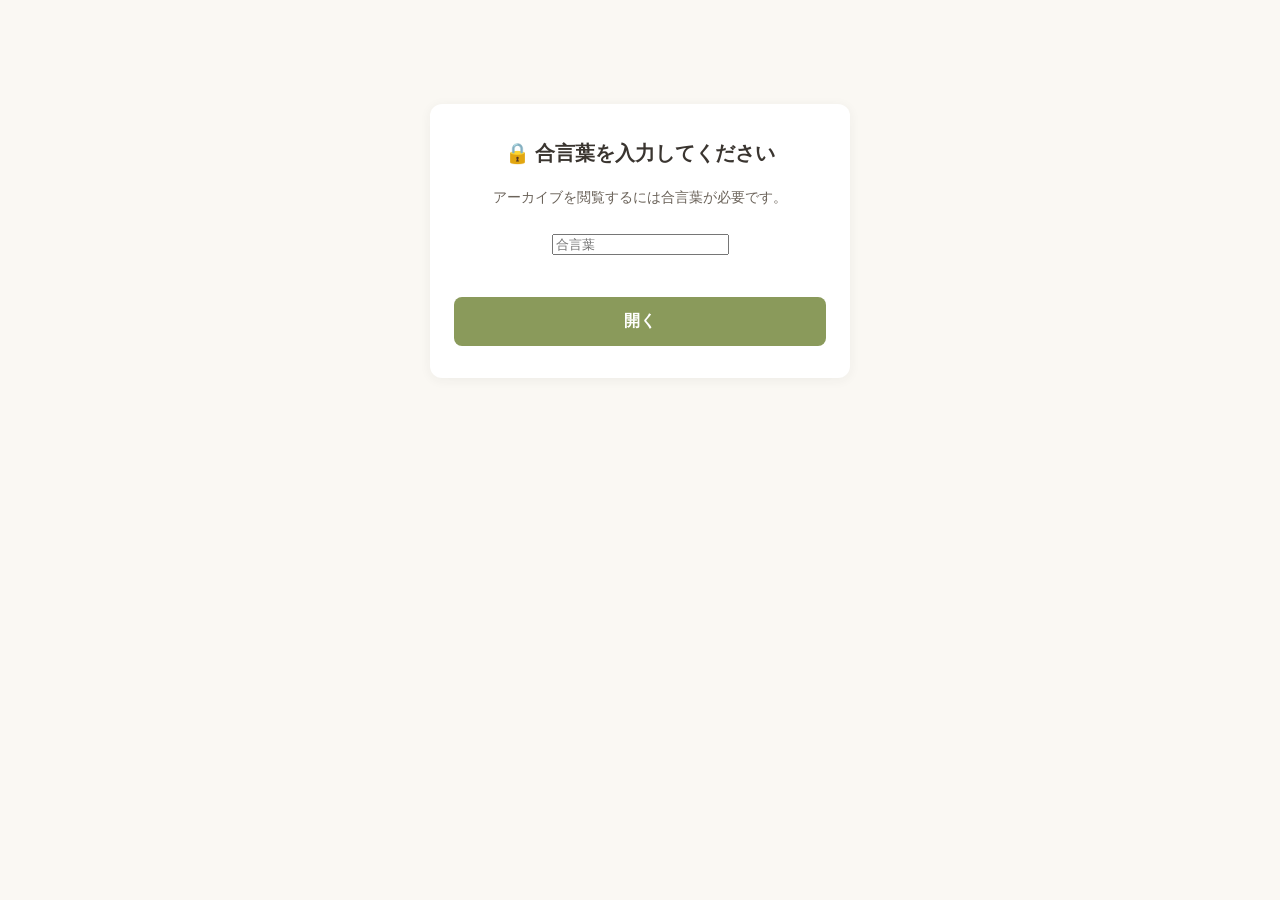
==== archive/index.html @ 8af5273f "Add files via upload" ====
<!DOCTYPE html>
<html lang="ja">
<head>
<meta charset="UTF-8">
<meta name="viewport" content="width=device-width, initial-scale=1.0">
<meta name="robots" content="noindex, nofollow">
<title>オーガニックQ&Aひろば｜アーカイブ</title>
<link rel="stylesheet" href="../assets/style.css">
</head>
<body>

<!-- 鍵画面 -->
<main id="lockScreen" class="container">
  <div class="lock">
    <h1>🔒 合言葉を入力してください</h1>
    <p>アーカイブを閲覧するには合言葉が必要です。</p>
    <form id="lockForm">
      <input type="password" id="passwordInput" placeholder="合言葉" autocomplete="current-password" required>
      <p id="lockStatus" class="status" role="status" aria-live="polite"></p>
      <button type="submit" class="btn-primary">開く</button>
    </form>
  </div>
</main>

<!-- アーカイブ本体 -->
<main id="archiveScreen" class="container hidden">
  <header class="hero">
    <h1>オーガニックQ&Aひろば</h1>
    <p class="lead">これまでの質問と回答</p>
  </header>

  <div class="toolbar">
    <input type="search" id="searchInput" placeholder="🔍 キーワードで検索">
    <div class="toolbar-row">
      <select id="categoryFilter">
        <option value="">すべてのカテゴリ</option>
        <option value="メールレッスンの内容について">メールレッスンの内容について</option>
        <option value="オーガニックの基礎知識">オーガニックの基礎知識</option>
        <option value="お客様への説明で困ったこと">お客様への説明で困ったこと</option>
        <option value="売場・商品について">売場・商品について</option>
        <option value="その他">その他</option>
      </select>
      <select id="sortOrder">
        <option value="desc">新しい順</option>
        <option value="asc">古い順</option>
      </select>
    </div>
    <label class="draft-toggle">
      <input type="checkbox" id="showDrafts">
      <span>未公開の下書きも表示（管理用）</span>
    </label>
  </div>

  <ul id="qaList" class="qa-list"></ul>
  <div id="emptyState" class="empty-state hidden">該当するQ&Aがありません。</div>
</main>

<script src="../assets/config.js"></script>
<script src="../assets/archive.js"></script>
</body>
</html>
---- assets/style.css ----
:root {
  --bg: #faf8f3;
  --card: #ffffff;
  --ink: #3a3530;
  --ink-soft: #6b635a;
  --accent: #8a9a5b;
  --accent-dark: #6b7a44;
  --line: #e8e3d8;
  --warn: #c47a3a;
  --shadow: 0 2px 12px rgba(58, 53, 48, 0.06);
  --radius: 12px;
}

* { box-sizing: border-box; }

html, body {
  margin: 0;
  padding: 0;
  background: var(--bg);
  color: var(--ink);
  font-family: -apple-system, BlinkMacSystemFont, "Hiragino Sans", "Yu Gothic", "Meiryo", sans-serif;
  font-size: 16px;
  line-height: 1.7;
  -webkit-text-size-adjust: 100%;
}

.container {
  max-width: 720px;
  margin: 0 auto;
  padding: 24px 20px 60px;
}

.hero {
  text-align: center;
  padding: 32px 0 24px;
  border-bottom: 1px solid var(--line);
  margin-bottom: 24px;
}

.hero h1 {
  font-size: 26px;
  margin: 0 0 8px;
  font-weight: 600;
  letter-spacing: 0.02em;
}

.hero .lead {
  margin: 0;
  color: var(--ink-soft);
  font-size: 15px;
}

.notice {
  background: var(--card);
  border-left: 3px solid var(--accent);
  border-radius: var(--radius);
  padding: 18px 20px;
  margin-bottom: 28px;
  box-shadow: var(--shadow);
}

.notice h2 {
  font-size: 15px;
  margin: 0 0 10px;
  color: var(--accent-dark);
}

.notice ul {
  margin: 0;
  padding-left: 20px;
  font-size: 14px;
  color: var(--ink-soft);
}

.notice li { margin-bottom: 4px; }

.notice-vacation {
  border-left-color: var(--warn);
  background: #fdf7ee;
}

.notice-vacation h2 { color: var(--warn); }

.notice-vacation p {
  margin: 0 0 10px;
  font-size: 14px;
  color: var(--ink-soft);
}

.notice-footnote {
  margin: 10px 0 0 !important;
  font-size: 12px !important;
  color: var(--ink-soft);
}

.form {
  background: var(--card);
  padding: 24px 20px;
  border-radius: var(--radius);
  box-shadow: var(--shadow);
}

.field {
  display: block;
  margin-bottom: 20px;
}

.field .label {
  display: block;
  font-size: 14px;
  font-weight: 600;
  margin-bottom: 6px;
  color: var(--ink);
}

.field em {
  font-style: normal;
  font-weight: 400;
  color: var(--ink-soft);
  font-size: 12px;
  margin-left: 4px;
}

.field input[type="text"],
.field select,
.field textarea {
  width: 100%;
  padding: 12px 14px;
  border: 1px solid var(--line);
  border-radius: 8px;
  font-size: 16px;
  font-family: inherit;
  background: #fcfaf5;
  color: var(--ink);
  transition: border-color 0.15s;
}

.field input[type="text"]:focus,
.field select:focus,
.field textarea:focus {
  outline: none;
  border-color: var(--accent);
  background: #fff;
}

.field textarea { resize: vertical; min-height: 140px; }

.btn-primary,
.btn-secondary {
  display: block;
  width: 100%;
  padding: 14px;
  border: none;
  border-radius: 8px;
  font-size: 16px;
  font-weight: 600;
  font-family: inherit;
  cursor: pointer;
  transition: background 0.15s, transform 0.05s;
}

.btn-primary {
  background: var(--accent);
  color: #fff;
}

.btn-primary:hover { background: var(--accent-dark); }
.btn-primary:active { transform: translateY(1px); }
.btn-primary:disabled { background: #b8b8b0; cursor: not-allowed; }

.btn-secondary {
  background: #fff;
  color: var(--accent-dark);
  border: 1px solid var(--accent);
  margin-top: 16px;
}

.btn-secondary:hover { background: #f5f3ec; }

.status {
  margin: 14px 0 0;
  font-size: 14px;
  text-align: center;
  min-height: 20px;
}

.status.error { color: var(--warn); }
.status.loading { color: var(--ink-soft); }

.thanks {
  background: var(--card);
  padding: 32px 20px;
  border-radius: var(--radius);
  box-shadow: var(--shadow);
  text-align: center;
}

.thanks h2 {
  color: var(--accent-dark);
  margin-top: 0;
  font-size: 20px;
}

.thanks p { color: var(--ink-soft); }

.hidden { display: none; }

/* Archive specific */
.lock {
  max-width: 420px;
  margin: 80px auto 0;
  background: var(--card);
  padding: 32px 24px;
  border-radius: var(--radius);
  box-shadow: var(--shadow);
  text-align: center;
}

.lock h1 { font-size: 20px; margin: 0 0 16px; }
.lock p { color: var(--ink-soft); font-size: 14px; margin: 0 0 20px; }

.toolbar {
  background: var(--card);
  padding: 14px 16px;
  border-radius: var(--radius);
  margin-bottom: 20px;
  box-shadow: var(--shadow);
  display: flex;
  flex-direction: column;
  gap: 10px;
}

.toolbar input,
.toolbar select {
  width: 100%;
  padding: 10px 12px;
  border: 1px solid var(--line);
  border-radius: 8px;
  font-size: 15px;
  background: #fcfaf5;
  font-family: inherit;
}

.toolbar input:focus,
.toolbar select:focus {
  outline: none;
  border-color: var(--accent);
  background: #fff;
}

.toolbar-row {
  display: flex;
  gap: 8px;
}

.toolbar-row select { flex: 1; }

.qa-list { list-style: none; padding: 0; margin: 0; }

.qa-item {
  background: var(--card);
  border-radius: var(--radius);
  margin-bottom: 12px;
  box-shadow: var(--shadow);
  overflow: hidden;
}

.qa-summary {
  padding: 16px 18px;
  cursor: pointer;
  list-style: none;
  display: block;
}

.qa-summary::-webkit-details-marker { display: none; }

.qa-meta {
  display: flex;
  align-items: center;
  gap: 8px;
  margin-bottom: 6px;
  font-size: 12px;
  flex-wrap: wrap;
}

.qa-date { color: var(--ink-soft); }

.qa-badge {
  background: #f0eee5;
  color: var(--accent-dark);
  padding: 2px 10px;
  border-radius: 12px;
  font-weight: 500;
}

.qa-badge.draft {
  background: #fceee0;
  color: var(--warn);
}

.qa-question {
  font-size: 15px;
  font-weight: 500;
  line-height: 1.6;
  color: var(--ink);
}

.qa-answer {
  padding: 0 18px 18px;
  border-top: 1px solid var(--line);
  margin-top: 8px;
  padding-top: 14px;
  color: var(--ink);
  font-size: 15px;
  white-space: pre-wrap;
  line-height: 1.8;
}

.qa-answer.empty {
  color: var(--ink-soft);
  font-style: italic;
}

.empty-state {
  text-align: center;
  padding: 60px 20px;
  color: var(--ink-soft);
}

.draft-toggle {
  display: flex;
  align-items: center;
  gap: 6px;
  font-size: 13px;
  color: var(--ink-soft);
  cursor: pointer;
  user-select: none;
}

.draft-toggle input { width: auto; margin: 0; }

@media (min-width: 600px) {
  .toolbar { flex-direction: row; align-items: center; }
  .toolbar input { flex: 2; }
  .toolbar-row { flex: 1; }
}
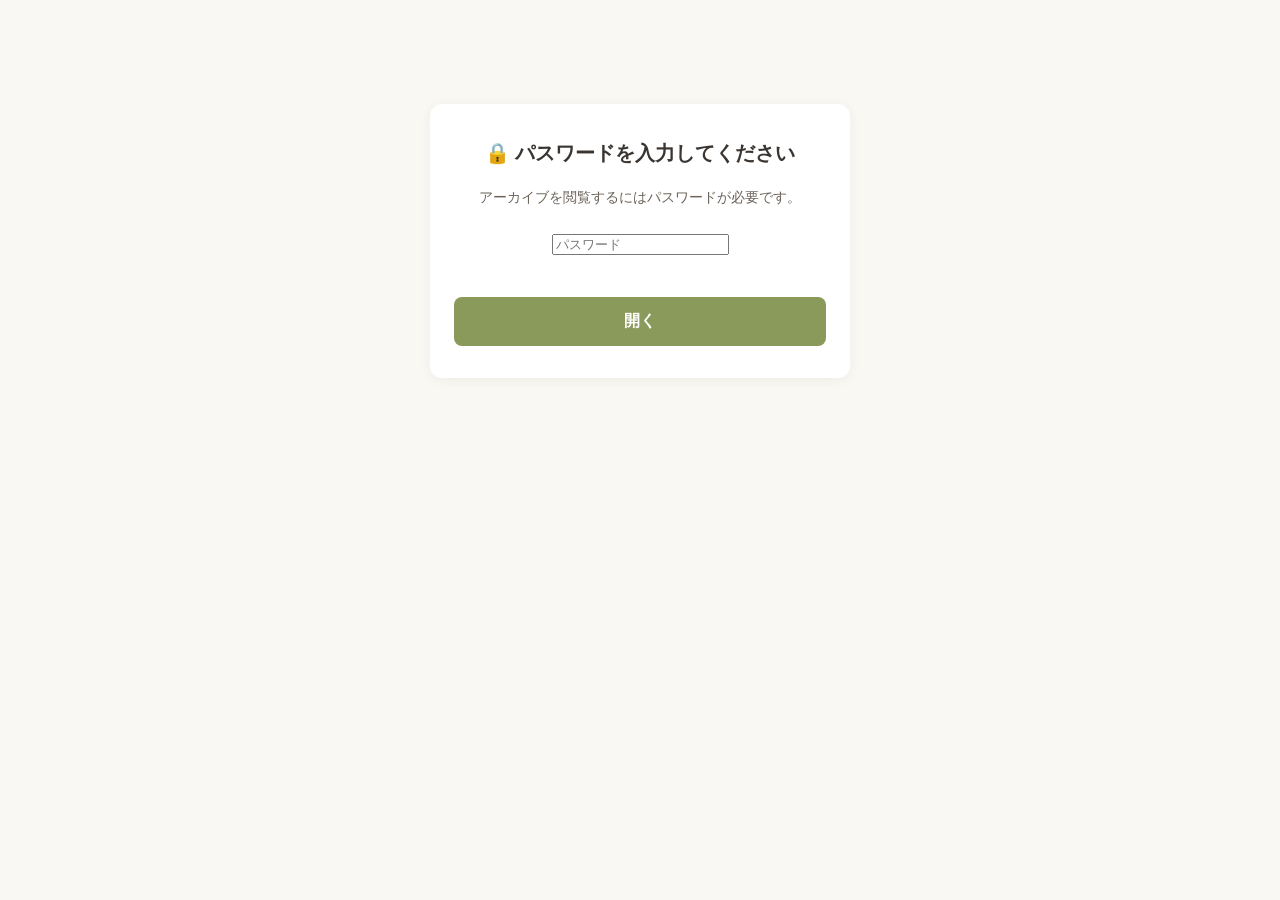
==== commit dd060e81: "アーカイブの「合言葉」表記を「パスワード」に統一 Co-Authored-By: Claude Opus 4.8 <noreply@anthropic.com>" ====
--- a/archive/index.html
+++ b/archive/index.html
@@ -12,10 +12,10 @@
 <!-- 鍵画面 -->
 <main id="lockScreen" class="container">
   <div class="lock">
-    <h1>🔒 合言葉を入力してください</h1>
-    <p>アーカイブを閲覧するには合言葉が必要です。</p>
+    <h1>🔒 パスワードを入力してください</h1>
+    <p>アーカイブを閲覧するにはパスワードが必要です。</p>
     <form id="lockForm">
-      <input type="password" id="passwordInput" placeholder="合言葉" autocomplete="current-password" required>
+      <input type="password" id="passwordInput" placeholder="パスワード" autocomplete="current-password" required>
       <p id="lockStatus" class="status" role="status" aria-live="polite"></p>
       <button type="submit" class="btn-primary">開く</button>
     </form>
--- a/assets/style.css
+++ b/assets/style.css
@@ -257,28 +257,67 @@
 
 .qa-list { list-style: none; padding: 0; margin: 0; }
 
+.qa-category {
+  margin-bottom: 24px;
+}
+
+.qa-category-header {
+  width: 100%;
+  display: flex;
+  align-items: center;
+  gap: 10px;
+  padding: 14px 18px;
+  background: var(--accent);
+  color: #fff;
+  border: none;
+  border-radius: var(--radius);
+  font-size: 16px;
+  font-weight: 600;
+  font-family: inherit;
+  cursor: pointer;
+  box-shadow: var(--shadow);
+  text-align: left;
+}
+
+.qa-category-header:hover { background: var(--accent-dark); }
+
+.qa-category-title { flex: 1; }
+
+.qa-category-count {
+  font-size: 13px;
+  font-weight: 500;
+  background: rgba(255, 255, 255, 0.25);
+  padding: 2px 10px;
+  border-radius: 12px;
+}
+
+.qa-category-chevron {
+  font-size: 12px;
+  opacity: 0.85;
+  transition: transform 0.15s;
+}
+
+.qa-category-body {
+  padding: 12px 0 0;
+  display: flex;
+  flex-direction: column;
+  gap: 12px;
+}
+
+.qa-category-body.collapsed { display: none; }
+
 .qa-item {
   background: var(--card);
   border-radius: var(--radius);
-  margin-bottom: 12px;
-  box-shadow: var(--shadow);
-  overflow: hidden;
-}
-
-.qa-summary {
+  box-shadow: var(--shadow);
   padding: 16px 18px;
-  cursor: pointer;
-  list-style: none;
-  display: block;
-}
-
-.qa-summary::-webkit-details-marker { display: none; }
+}
 
 .qa-meta {
   display: flex;
   align-items: center;
   gap: 8px;
-  margin-bottom: 6px;
+  margin-bottom: 8px;
   font-size: 12px;
   flex-wrap: wrap;
 }
@@ -300,16 +339,27 @@
 
 .qa-question {
   font-size: 15px;
-  font-weight: 500;
+  font-weight: 600;
   line-height: 1.6;
   color: var(--ink);
+  margin-bottom: 12px;
+}
+
+.qa-answer-wrap {
+  background: #f7f5ec;
+  border-left: 3px solid var(--accent);
+  border-radius: 8px;
+  padding: 12px 14px;
+}
+
+.qa-answer-label {
+  font-size: 13px;
+  font-weight: 600;
+  color: var(--accent-dark);
+  margin-bottom: 6px;
 }
 
 .qa-answer {
-  padding: 0 18px 18px;
-  border-top: 1px solid var(--line);
-  margin-top: 8px;
-  padding-top: 14px;
   color: var(--ink);
   font-size: 15px;
   white-space: pre-wrap;
@@ -319,7 +369,26 @@
 .qa-answer.empty {
   color: var(--ink-soft);
   font-style: italic;
-}
+  background: none;
+  padding: 0;
+  border: none;
+}
+
+.qa-readmore {
+  display: inline-block;
+  margin-top: 8px;
+  padding: 6px 14px;
+  background: #fff;
+  border: 1px solid var(--accent);
+  color: var(--accent-dark);
+  border-radius: 16px;
+  font-size: 13px;
+  font-weight: 500;
+  font-family: inherit;
+  cursor: pointer;
+}
+
+.qa-readmore:hover { background: var(--accent); color: #fff; }
 
 .empty-state {
   text-align: center;
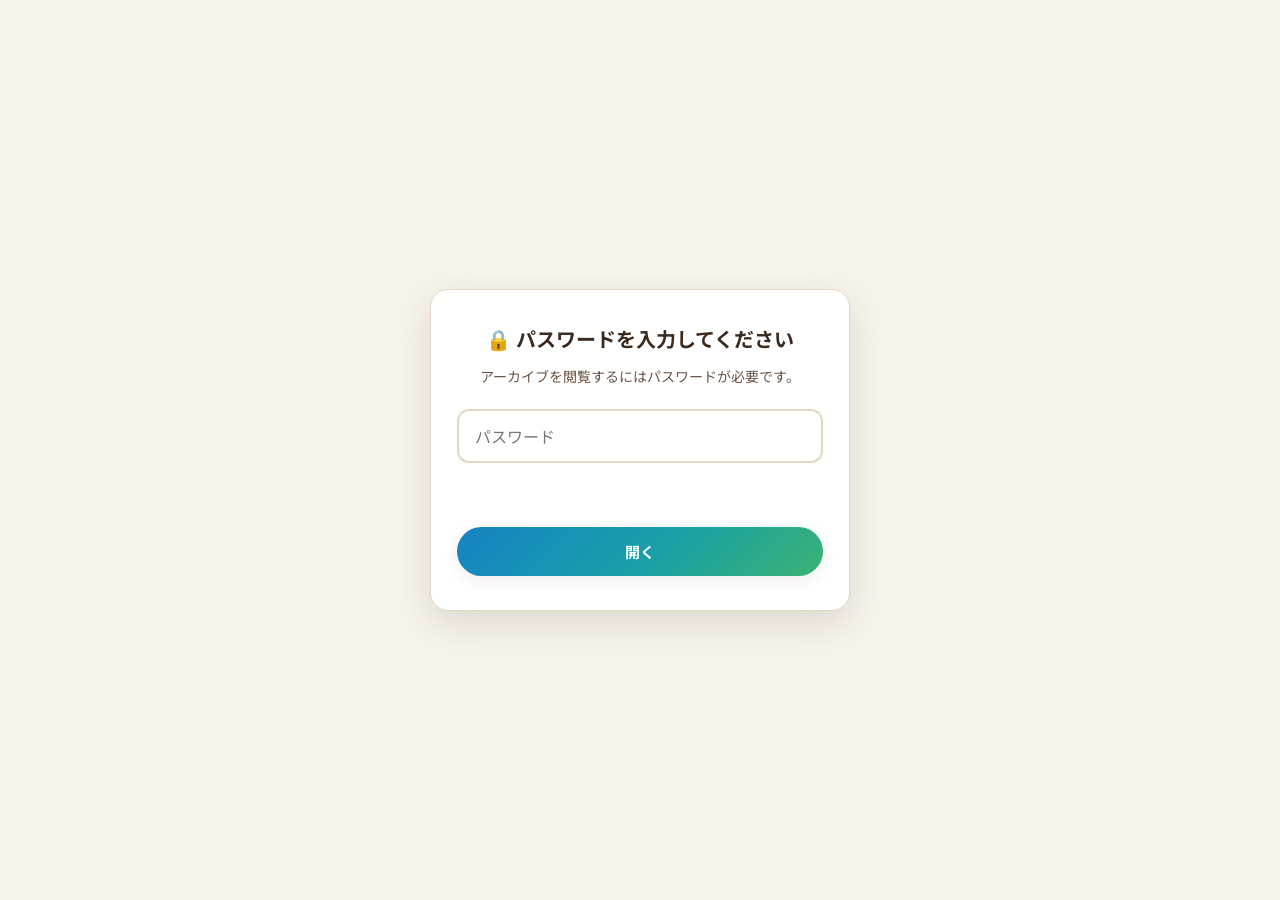
==== commit 51044506: "Q&Aひろば 質問フォーム/アーカイブを受講生QAデザインに刷新 Co-Authored-By: Claude Opus 4.8 <noreply@anthropic.com>" ====
--- a/archive/index.html
+++ b/archive/index.html
@@ -2,58 +2,162 @@
 <html lang="ja">
 <head>
 <meta charset="UTF-8">
-<meta name="viewport" content="width=device-width, initial-scale=1.0">
+<meta name="viewport" content="width=device-width, initial-scale=1.0, viewport-fit=cover">
 <meta name="robots" content="noindex, nofollow">
 <title>オーガニックQ&Aひろば｜アーカイブ</title>
-<link rel="stylesheet" href="../assets/style.css">
+<meta name="theme-color" content="#1583c4">
+<link rel="preconnect" href="https://fonts.googleapis.com">
+<link rel="preconnect" href="https://fonts.gstatic.com" crossorigin>
+<link href="https://fonts.googleapis.com/css2?family=Noto+Sans+JP:wght@400;500;700&family=Noto+Serif+JP:wght@600;700&display=swap" rel="stylesheet">
+<style>
+  :root{
+    --blue:#1583c4; --blue-dark:#0f6ba3;
+    --cream:#f7f4ec; --card:#fff;
+    --brown:#3d2a1e; --brown-mid:#6b5544; --brown-soft:#8a7565;
+    --tan:#b89a6f; --tan-line:#e3d8c4; --orange:#e8743c;
+    --shadow:0 4px 18px rgba(61,42,30,.08); --shadow-lg:0 12px 36px rgba(61,42,30,.14);
+  }
+  *{box-sizing:border-box;margin:0;padding:0}
+  body{font-family:"Noto Sans JP",sans-serif;background:var(--cream);color:var(--brown);line-height:1.8;-webkit-font-smoothing:antialiased;padding-bottom:env(safe-area-inset-bottom);}
+  .serif{font-family:"Noto Serif JP",serif;}
+  a{color:var(--blue-dark);}
+  .hidden{display:none !important;}
+
+  .wrap{max-width:860px;margin:0 auto;padding:0 16px;}
+
+  /* 鍵画面 */
+  .lock-wrap{min-height:100vh;display:flex;align-items:center;justify-content:center;padding:24px;}
+  .lock{background:var(--card);border:1px solid var(--tan-line);border-radius:18px;box-shadow:var(--shadow-lg);padding:34px 26px;max-width:420px;width:100%;text-align:center;}
+  .lock h1{font-size:20px;font-weight:700;line-height:1.5;margin-bottom:10px;}
+  .lock p{font-size:14px;color:var(--brown-mid);margin-bottom:20px;}
+  .lock input{width:100%;border:2px solid var(--tan-line);border-radius:12px;padding:13px 16px;font-family:inherit;font-size:16px;color:var(--brown);background:#fff;outline:none;transition:border .15s;}
+  .lock input:focus{border-color:var(--blue);}
+  .lock .btn{margin-top:14px;width:100%;border:none;border-radius:999px;padding:14px;font-family:inherit;font-size:15px;font-weight:700;color:#fff;cursor:pointer;background:linear-gradient(135deg,#1583c4 0%,#1aa0a6 55%,#3bb273 100%);box-shadow:var(--shadow);}
+  .lock .status{margin-top:12px;font-size:13px;min-height:18px;}
+  .lock .status.error{color:#c0392b;}
+  .lock .status.loading{color:var(--brown-soft);}
+
+  /* ヘッダー（ワクワク・グラデ） */
+  header{position:relative;overflow:hidden;color:#fff;padding:calc(34px + env(safe-area-inset-top)) 22px 30px;
+    background:linear-gradient(135deg,#1583c4 0%,#1aa0a6 55%,#3bb273 100%);}
+  header::after{content:"";position:absolute;right:-40px;top:-40px;width:200px;height:200px;border-radius:50%;background:rgba(255,255,255,.12);}
+  header::before{content:"";position:absolute;right:60px;bottom:-60px;width:130px;height:130px;border-radius:50%;background:rgba(255,255,255,.08);}
+  header h1{font-size:clamp(24px,6.4vw,38px);font-weight:700;line-height:1.3;position:relative;}
+  header .lead{font-size:14px;opacity:.95;margin-top:10px;max-width:560px;position:relative;}
+  header .count{display:inline-block;margin-top:14px;background:rgba(255,255,255,.2);border:1px solid rgba(255,255,255,.35);border-radius:999px;padding:5px 16px;font-size:13px;font-weight:700;position:relative;}
+
+  /* 検索バー（スティッキー） */
+  .searchbar{position:sticky;top:0;z-index:20;background:var(--cream);padding:14px 0 8px;margin-top:6px;}
+  .search-in{position:relative;}
+  .search-in input{width:100%;border:2px solid var(--tan-line);border-radius:999px;padding:13px 44px 13px 44px;font-family:inherit;font-size:15px;color:var(--brown);background:#fff;outline:none;transition:border .15s;}
+  .search-in input:focus{border-color:var(--blue);}
+  .search-in .mag{position:absolute;left:16px;top:50%;transform:translateY(-50%);color:var(--brown-soft);}
+  .search-in .clr{position:absolute;right:12px;top:50%;transform:translateY(-50%);border:none;background:#efe7d9;color:var(--brown-mid);width:26px;height:26px;border-radius:50%;cursor:pointer;font-size:15px;line-height:1;display:none;}
+
+  /* テーマチップ（横スクロール） */
+  .chips{display:flex;gap:8px;overflow-x:auto;padding:6px 0 10px;-webkit-overflow-scrolling:touch;scrollbar-width:none;}
+  .chips::-webkit-scrollbar{display:none;}
+  .chip{flex:none;border:1.5px solid var(--tan-line);background:#fff;color:var(--brown-mid);border-radius:999px;padding:8px 15px;font-size:13px;font-weight:600;font-family:inherit;cursor:pointer;white-space:nowrap;display:flex;align-items:center;gap:7px;transition:all .15s;}
+  .chip .dot{width:9px;height:9px;border-radius:50%;background:var(--tan);}
+  .chip .n{font-size:11px;opacity:.7;font-weight:700;}
+  .chip.on{color:#fff;border-color:transparent;box-shadow:var(--shadow);}
+  .chip.on .dot{background:rgba(255,255,255,.85);}
+  .chip.on .n{opacity:.85;}
+
+  /* コントロール行（並び順・管理用） */
+  .controls{display:flex;align-items:center;justify-content:space-between;gap:12px;flex-wrap:wrap;margin:2px 2px 0;}
+  .controls select{border:1.5px solid var(--tan-line);background:#fff;color:var(--brown-mid);border-radius:999px;padding:7px 14px;font-family:inherit;font-size:12.5px;font-weight:600;outline:none;cursor:pointer;}
+  .draft-toggle{display:flex;align-items:center;gap:7px;font-size:12px;color:var(--brown-soft);cursor:pointer;}
+
+  .resnum{font-size:12.5px;color:var(--brown-soft);margin:10px 2px 12px;font-weight:600;}
+
+  /* Q&Aカード */
+  #list{display:grid;gap:12px;padding-bottom:30px;}
+  .qa{background:var(--card);border:1px solid var(--tan-line);border-left:4px solid var(--tan);border-radius:0 13px 13px 0;box-shadow:var(--shadow);overflow:hidden;}
+  .qa summary{list-style:none;cursor:pointer;padding:16px 46px 16px 18px;position:relative;}
+  .qa summary::-webkit-details-marker{display:none;}
+  .qa .toprow{display:flex;align-items:center;gap:8px;margin-bottom:9px;flex-wrap:wrap;}
+  .qa .tag{display:inline-block;font-size:10.5px;font-weight:700;color:#fff;padding:2px 10px;border-radius:999px;}
+  .qa .date{font-size:11px;color:var(--brown-soft);font-weight:600;}
+  .qa .draftbadge{font-size:10px;font-weight:700;color:#fff;background:#c98a3c;padding:2px 8px;border-radius:999px;}
+  .qa .qz{display:flex;gap:9px;}
+  .qa .qmark{flex:none;font-family:"Noto Serif JP",serif;font-weight:700;color:var(--orange);font-size:17px;line-height:1.4;}
+  .qa .qtext{font-size:14.5px;font-weight:600;color:var(--brown);line-height:1.65;}
+  .qa summary:after{content:"＋";position:absolute;right:16px;top:18px;color:var(--tan);font-weight:700;font-size:19px;transition:transform .2s;}
+  .qa[open] summary:after{content:"−";color:var(--orange);}
+  .qa .ans{border-top:1px dashed var(--tan-line);margin:0 18px;padding:14px 0 18px;}
+  .qa .ans .az{display:flex;gap:9px;}
+  .qa .ans .amark{flex:none;font-size:16px;}
+  .qa .ans .atext{font-size:13.5px;color:var(--brown-mid);line-height:1.85;white-space:pre-wrap;}
+  .qa .ans .atext.empty{color:var(--brown-soft);font-style:italic;}
+  mark{background:#ffe7a8;color:inherit;padding:0 1px;border-radius:3px;}
+
+  .empty{text-align:center;color:var(--brown-soft);font-size:14px;padding:50px 20px;}
+  .empty .big{font-size:34px;margin-bottom:10px;}
+
+  footer{border-top:1px solid var(--tan-line);text-align:center;padding:24px 18px 40px;color:var(--brown-mid);font-size:12.5px;}
+
+  @media(max-width:600px){
+    .wrap{padding:0 13px;}
+    .qa summary{padding:15px 42px 15px 15px;}
+    .qa .ans{margin:0 15px;}
+  }
+</style>
 </head>
 <body>
 
 <!-- 鍵画面 -->
-<main id="lockScreen" class="container">
+<main id="lockScreen" class="lock-wrap">
   <div class="lock">
     <h1>🔒 パスワードを入力してください</h1>
     <p>アーカイブを閲覧するにはパスワードが必要です。</p>
     <form id="lockForm">
       <input type="password" id="passwordInput" placeholder="パスワード" autocomplete="current-password" required>
       <p id="lockStatus" class="status" role="status" aria-live="polite"></p>
-      <button type="submit" class="btn-primary">開く</button>
+      <button type="submit" class="btn">開く</button>
     </form>
   </div>
 </main>
 
 <!-- アーカイブ本体 -->
-<main id="archiveScreen" class="container hidden">
-  <header class="hero">
-    <h1>オーガニックQ&Aひろば</h1>
-    <p class="lead">これまでの質問と回答</p>
+<div id="archiveScreen" class="hidden">
+  <header>
+    <div class="wrap">
+      <h1 class="serif">オーガニックQ&Aひろば</h1>
+      <p class="lead">これまでに寄せられた質問と、レムケなつこ＆仲間たちの回答を集めました。あなたの「？」も、きっとここに。</p>
+      <span class="count" id="count">— 件のQ&A</span>
+    </div>
   </header>
 
-  <div class="toolbar">
-    <input type="search" id="searchInput" placeholder="🔍 キーワードで検索">
-    <div class="toolbar-row">
-      <select id="categoryFilter">
-        <option value="">すべてのカテゴリ</option>
-        <option value="メールレッスンの内容について">メールレッスンの内容について</option>
-        <option value="オーガニックの基礎知識">オーガニックの基礎知識</option>
-        <option value="お客様への説明で困ったこと">お客様への説明で困ったこと</option>
-        <option value="売場・商品について">売場・商品について</option>
-        <option value="その他">その他</option>
-      </select>
-      <select id="sortOrder">
-        <option value="desc">新しい順</option>
-        <option value="asc">古い順</option>
-      </select>
+  <div class="wrap">
+    <div class="searchbar">
+      <div class="search-in">
+        <svg class="mag" width="18" height="18" viewBox="0 0 24 24" fill="none" stroke="currentColor" stroke-width="2"><circle cx="11" cy="11" r="7"/><path d="M21 21l-4.3-4.3"/></svg>
+        <input id="searchInput" type="search" placeholder="キーワードで検索（例：農薬、認証、コスメ…）" autocomplete="off">
+        <button class="clr" id="clrBtn" aria-label="クリア">×</button>
+      </div>
+      <div class="chips" id="chips"></div>
+      <div class="controls">
+        <select id="sortOrder">
+          <option value="desc">新しい順</option>
+          <option value="asc">古い順</option>
+        </select>
+        <label class="draft-toggle">
+          <input type="checkbox" id="showDrafts">
+          <span>未公開の下書きも表示（管理用）</span>
+        </label>
+      </div>
     </div>
-    <label class="draft-toggle">
-      <input type="checkbox" id="showDrafts">
-      <span>未公開の下書きも表示（管理用）</span>
-    </label>
+
+    <div class="resnum" id="resnum"></div>
+    <div id="list"></div>
+    <div id="emptyState" class="empty hidden"><div class="big">🌱</div>該当するQ&Aが見つかりませんでした。<br>キーワードやテーマを変えてみてください。</div>
   </div>
 
-  <ul id="qaList" class="qa-list"></ul>
-  <div id="emptyState" class="empty-state hidden">該当するQ&Aがありません。</div>
-</main>
+  <footer>
+    <div>© <span id="y"></span> Institut für Organic Business GmbH</div>
+  </footer>
+</div>
 
 <script src="../assets/config.js"></script>
 <script src="../assets/archive.js"></script>
